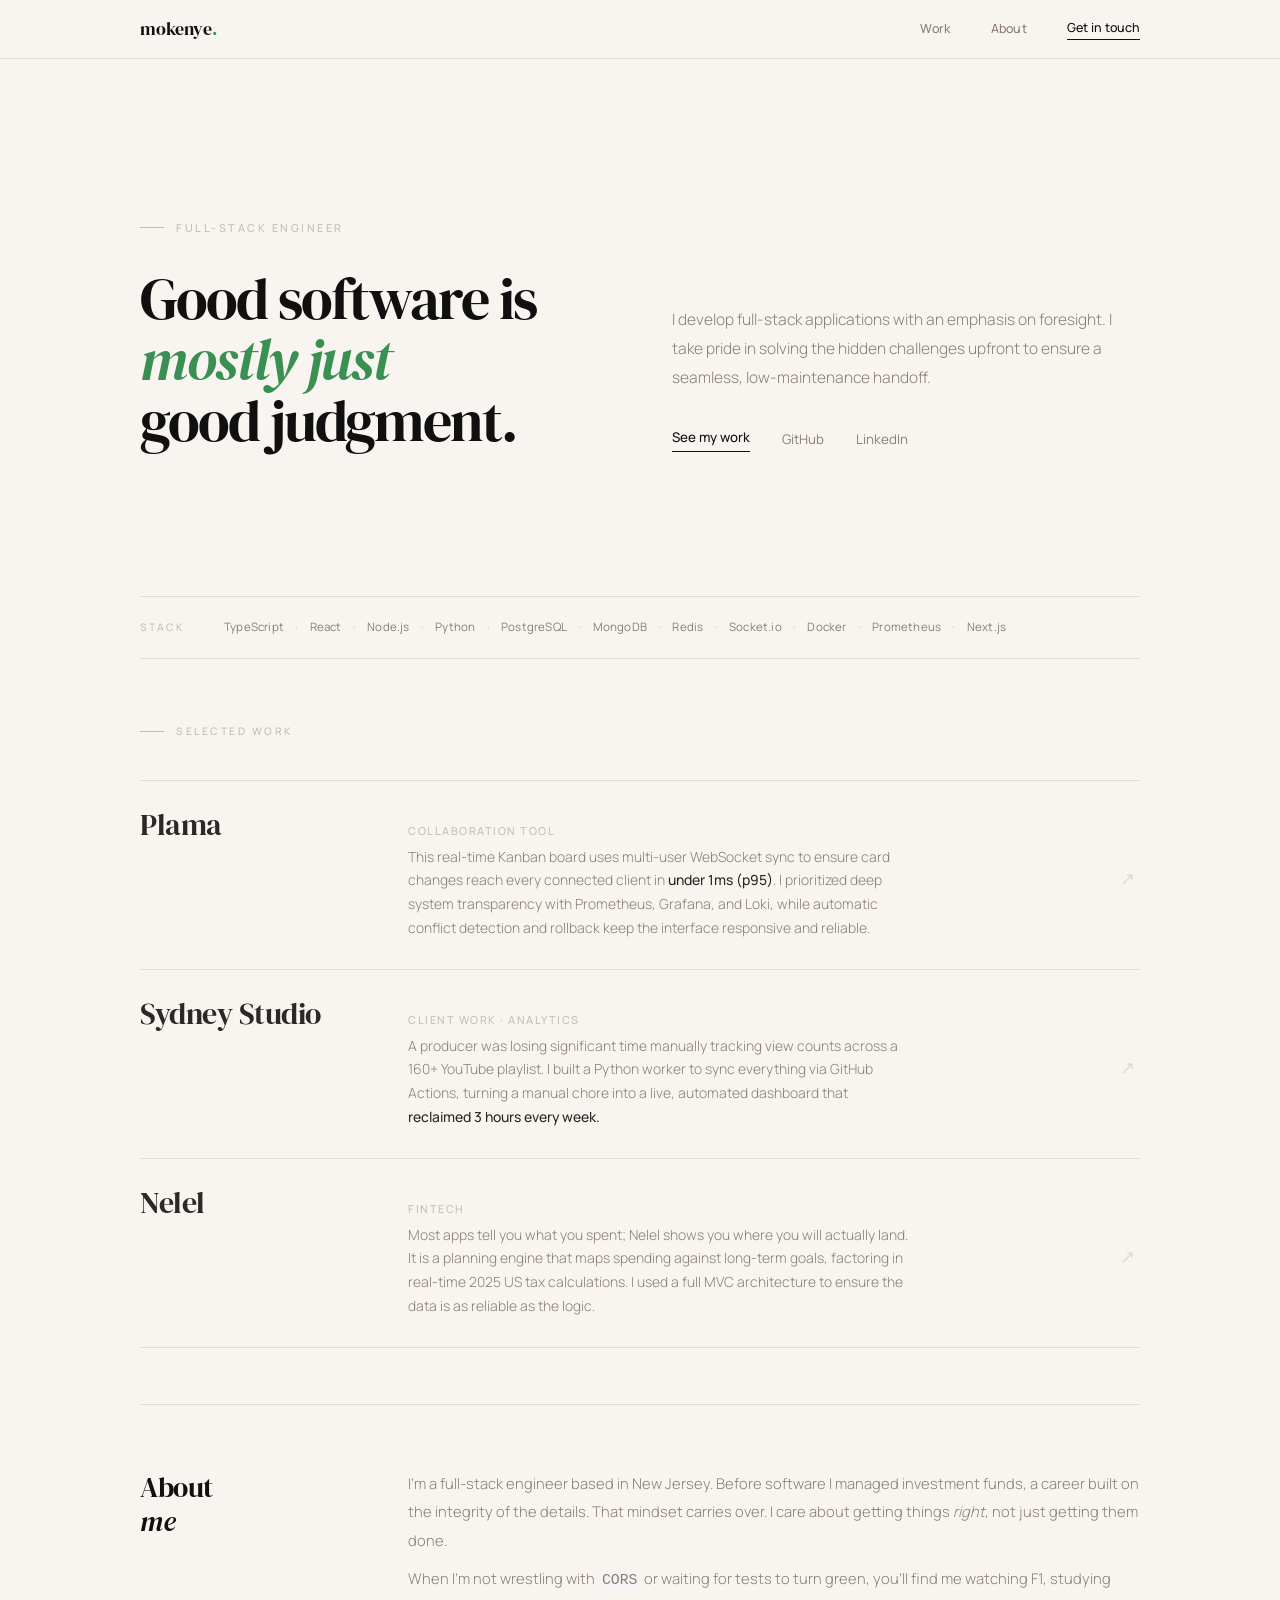
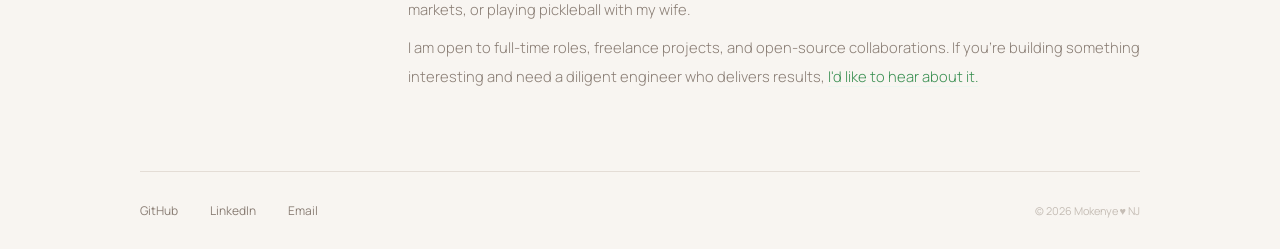
==== index.html @ 1f96430a "Rename david.html to index.html" ====
<!DOCTYPE html>
<html lang="en">
<head>
    <meta charset="UTF-8">
    <meta name="viewport" content="width=device-width, initial-scale=1.0">
    <title>Mokenye | Full-Stack Engineer</title>
    <link rel="icon" type="image/svg+xml" href="data:image/svg+xml,<svg xmlns='http://www.w3.org/2000/svg' viewBox='0 0 32 32'><rect width='32' height='32' rx='7' fill='%233a8f52'/><text x='16' y='25' font-size='22' font-family='Georgia,serif' fill='white' text-anchor='middle'>m</text></svg>">
    <link rel="preconnect" href="https://fonts.googleapis.com">
    <link rel="preconnect" href="https://fonts.gstatic.com" crossorigin>
    <link href="https://fonts.googleapis.com/css2?family=DM+Serif+Display:ital@0;1&family=Manrope:wght@300;400;500&display=swap" rel="stylesheet">
    <link rel="stylesheet" href="style.css">
</head>
<body>

    <div class="foliage">
        <div class="leaf"></div><div class="leaf"></div><div class="leaf"></div>
        <div class="leaf"></div><div class="leaf"></div><div class="leaf"></div>
        <div class="leaf"></div><div class="leaf"></div>
    </div>

    <div class="nav-wrap">
        <nav>
            <div class="logo">mokenye<span class="logo-dot">.</span></div>
            <div class="nav-right">
                <a href="#work" class="nav-link">Work</a>
                <a href="#about" class="nav-link">About</a>
                <a href="mailto:dmonywoki@gmail.com" class="nav-cta">Get in touch</a>
            </div>
        </nav>
    </div>

    <div class="page">

        <section class="hero">
            <div class="hero-left">
                <div class="hero-label">Full-Stack Engineer</div>
                <h1>Good software is<br><em>mostly just</em><br>good judgment.</h1>
            </div>
            <div class="hero-right">
                <p class="hero-desc">
                    I develop full-stack applications with an emphasis on foresight. 
                    I take pride in solving the hidden challenges upfront to ensure a seamless, 
                    low-maintenance handoff.
                </p>
                <div class="hero-links">
                    <a href="#work" class="hero-link-primary">See my work</a>
                    <a href="https://github.com/mokenye" target="_blank" rel="noopener noreferrer" class="hero-link-secondary">GitHub</a>
                    <a href="https://linkedin.com/in/mokenye" target="_blank" rel="noopener noreferrer" class="hero-link-secondary">LinkedIn</a>
                </div>
            </div>
        </section>

        <div class="stack-bar">
            <span class="stack-label">Stack</span>
            <div class="stack-items">
                <span class="stack-item">TypeScript</span>
                <span class="stack-item">React</span>
                <span class="stack-item">Node.js</span>
                <span class="stack-item">Python</span>
                <span class="stack-item">PostgreSQL</span>
                <span class="stack-item">MongoDB</span>
                <span class="stack-item">Redis</span>
                <span class="stack-item">Socket.io</span>
                <span class="stack-item">Docker</span>
                <span class="stack-item">Prometheus</span>
                <span class="stack-item">Next.js</span>
            </div>
        </div>

        <section id="work" class="work-section">
            <div class="section-eyebrow">Selected work</div>

            <a href="https://plama.vercel.app" target="_blank" rel="noopener noreferrer" class="project">
                <div class="proj-name">Plama</div>
                <div class="proj-meta">
                    <span class="proj-type">Collaboration tool</span>
                    <p class="proj-desc">
                        This real-time Kanban board uses multi-user WebSocket sync to ensure card changes 
                        reach every connected client in <strong>under 1ms (p95)</strong>. I prioritized 
                        deep system transparency with Prometheus, Grafana, and Loki, while automatic 
                        conflict detection and rollback keep the interface responsive and reliable.
                    </p>
                </div>
                <span class="proj-arrow">↗</span>
            </a>

            <a href="https://sydney-tracker-react.vercel.app" target="_blank" rel="noopener noreferrer" class="project">
                <div class="proj-name">Sydney Studio</div>
                <div class="proj-meta">
                    <span class="proj-type">Client work · Analytics</span>
                    <p class="proj-desc">
                        A producer was losing significant time manually tracking view counts across a 
                        160+ YouTube playlist. I built a Python worker to sync everything via GitHub 
                        Actions, turning a manual chore into a live, automated dashboard that
                        <strong>reclaimed 3 hours every week.</strong>
                    </p>
                </div>
                <span class="proj-arrow">↗</span>
            </a>

            <a href="https://n--nelel--7vqh2vrwnq6y.code.run/" target="_blank" rel="noopener noreferrer" class="project">
                <div class="proj-name">Nelel</div>
                <div class="proj-meta">
                    <span class="proj-type">Fintech</span>
                    <p class="proj-desc">
                        Most apps tell you what you spent; Nelel shows you where you will actually 
                        land. It is a planning engine that maps spending against long-term goals, 
                        factoring in real-time 2025 US tax calculations. I used a full MVC architecture 
                        to ensure the data is as reliable as the logic.
                    </p>
                </div>
                <span class="proj-arrow">↗</span>
            </a>

        </section>

        <section id="about" class="about-section">
            <div class="about-heading">About<br><em>me</em></div>
            <div class="about-body">
                <p>
                    I'm a full-stack engineer based in New Jersey. Before software I managed
                    investment funds, a career built on the integrity of the details. That mindset carries over. 
                    I care about getting things <i>right</i>, not just getting them done.
                </p>
                <p>
                When I'm not wrestling with <code>CORS</code> or waiting for tests to turn green, 
                you'll find me watching F1, studying markets, or playing pickleball with my wife.
                </p>
                <p>
                    I am open to full-time roles, freelance projects, and open-source collaborations. 
                    If you're building something interesting and need a diligent engineer who delivers results, <a href="mailto:dmonywoki@gmail.com" class="about-contact">I'd like to hear about it.</a>
                </p>
            </div>
        </section>

        <footer>
            <div class="footer-links">
                <a href="https://github.com/mokenye" target="_blank" rel="noopener noreferrer">GitHub</a>
                <a href="https://linkedin.com/in/mokenye" target="_blank" rel="noopener noreferrer">LinkedIn</a>
                <a href="mailto:dmonywoki@gmail.com" target="_blank" rel="noopener noreferrer">Email</a>
            </div>
            <span class="footer-copy">© 2026 Mokenye ♥ NJ</span>
        </footer>
    </div>
</body>
</html>
---- style.css ----
*, *::before, *::after { margin: 0; padding: 0; box-sizing: border-box; }

        :root {
            --bg:     #f8f5f1;
            --white:  #ffffff;
            --ink:    #111010;
            --ink2:   #2c2825;
            --muted:  #8a7e75;
            --faint:  #c5bdb5;
            --border: #e4ddd6;
            --green:  #3a8f52;
            --green-l:#edf6f0;
        }

        html { scroll-behavior: smooth; }

        body {
            font-family: 'Manrope', sans-serif;
            background: var(--bg);
            color: var(--ink);
            font-size: 15px;
            line-height: 1.6;
            -webkit-font-smoothing: antialiased;
            overflow-x: hidden;
        }

        ::selection { background: var(--green); color: #fff; }
        a { color: inherit; text-decoration: none; }

        /* Leaves */
        .foliage {
            position: fixed; inset: 0;
            pointer-events: none; z-index: 0; overflow: hidden;
        }
        .leaf {
            position: absolute; top: -30px;
            border-radius: 0 70% 0 70%;
            animation: fall linear infinite;
        }
        @keyframes fall {
            0%   { opacity: 0;    transform: translateY(-30px) translateX(0) rotate(0deg) scale(1); }
            10%  { opacity: 0.35; }
            90%  { opacity: 0.18; }
            100% { opacity: 0;    transform: translateY(105vh) translateX(45px) rotate(280deg) scale(0.8); }
        }
        .leaf:nth-child(1) { left:6%;  width:11px; height:7px; background:#3a8f52; animation-duration:20s; animation-delay:0s;  }
        .leaf:nth-child(2) { left:21%; width:8px;  height:5px; background:#5aaa6e; animation-duration:25s; animation-delay:6s;  }
        .leaf:nth-child(3) { left:47%; width:13px; height:8px; background:#2d7040; animation-duration:21s; animation-delay:3s;  }
        .leaf:nth-child(4) { left:68%; width:9px;  height:6px; background:#3a8f52; animation-duration:28s; animation-delay:9s;  }
        .leaf:nth-child(5) { left:86%; width:11px; height:6px; background:#5aaa6e; animation-duration:22s; animation-delay:12s; }
        .leaf:nth-child(6) { left:34%; width:7px;  height:4px; background:#2d7040; animation-duration:26s; animation-delay:8s;  }
        .leaf:nth-child(7) { left:58%; width:12px; height:7px; background:#3a8f52; animation-duration:23s; animation-delay:15s; }
        .leaf:nth-child(8) { left:13%; width:10px; height:6px; background:#5aaa6e; animation-duration:29s; animation-delay:11s; }

        /* Sticky nav */
        .nav-wrap {
            position: sticky;
            top: 0;
            z-index: 100;
            background: var(--bg);
            border-bottom: 1px solid var(--border);
        }
        nav {
            max-width: 1080px;
            margin: 0 auto;
            padding: 0 2.5rem;
            display: flex;
            justify-content: space-between;
            align-items: center;
            height: 58px;
        }
        .logo {
            font-family: 'DM Serif Display', serif;
            font-size: 1.15rem;
            color: var(--ink);
            letter-spacing: -0.2px;
        }
        .logo-dot { color: var(--green); }
        .nav-right {
            display: flex;
            align-items: center;
            gap: 2.5rem;
        }
        .nav-link {
            font-size: 0.78rem;
            font-weight: 500;
            color: var(--muted);
            letter-spacing: 0.3px;
            transition: color 0.2s;
        }
        .nav-link:hover { color: var(--ink); }
        .nav-cta {
            font-size: 0.78rem;
            font-weight: 500;
            color: var(--ink);
            border-bottom: 1px solid var(--ink);
            padding-bottom: 1px;
            transition: color 0.2s, border-color 0.2s;
        }
        .nav-cta:hover { color: var(--green); border-color: var(--green); }

        /* Page */
        .page {
            position: relative; z-index: 1;
            max-width: 1080px;
            margin: 0 auto;
            padding: 0 2.5rem;
        }

        /* Hero */
        .hero {
            display: grid;
            grid-template-columns: 1fr 1fr;
            gap: 4rem;
            align-items: end;
            padding: 10rem 0 9rem;
            border-bottom: 1px solid var(--border);
        }

        .hero-label {
            font-size: 0.68rem;
            font-weight: 500;
            letter-spacing: 2.5px;
            text-transform: uppercase;
            color: var(--faint);
            margin-bottom: 2rem;
            display: flex;
            align-items: center;
            gap: 0.75rem;
        }
        .hero-label::before {
            content: '';
            display: block;
            width: 24px; height: 1px;
            background: var(--faint);
        }

        .hero h1 {
            font-family: 'DM Serif Display', serif;
            font-size: clamp(2.8rem, 4.5vw, 4.5rem);
            font-weight: 400;
            color: var(--ink);
            line-height: 1.06;
            letter-spacing: -2px;
        }
        .hero h1 em {
            font-style: italic;
            color: var(--green);
        }

        .hero-right {
            display: flex;
            flex-direction: column;
            justify-content: flex-end;
            gap: 2.25rem;
        }
        .hero-desc {
            font-size: 0.97rem;
            color: var(--muted);
            line-height: 1.85;
            font-weight: 300;
        }
        .hero-links {
            display: flex;
            gap: 2rem;
            align-items: center;
        }
        .hero-link-primary {
            font-size: 0.83rem;
            font-weight: 500;
            color: var(--ink);
            border-bottom: 1.5px solid var(--ink);
            padding-bottom: 2px;
            transition: color 0.2s, border-color 0.2s;
        }
        .hero-link-primary:hover { color: var(--green); border-color: var(--green); }
        .hero-link-secondary {
            font-size: 0.83rem;
            font-weight: 400;
            color: var(--muted);
            transition: color 0.2s;
        }
        .hero-link-secondary:hover { color: var(--ink); }

        /* Stack */
        .stack-bar {
            display: flex;
            align-items: center;
            gap: 2.5rem;
            padding: 1.35rem 0;
            border-bottom: 1px solid var(--border);
            flex-wrap: wrap;
        }
        .stack-label {
            font-size: 0.65rem;
            font-weight: 500;
            letter-spacing: 2px;
            text-transform: uppercase;
            color: var(--faint);
            flex-shrink: 0;
        }
        .stack-items {
            display: flex;
            align-items: center;
            flex-wrap: wrap;
            row-gap: 0.5rem;
        }
        .stack-item {
            font-size: 0.72rem;
            font-weight: 400;
            color: var(--muted);
            letter-spacing: 0.2px;
            transition: color 0.2s;
        }
        .stack-item::after {
            content: '·';
            color: var(--faint);
            margin: 0 0.7rem;
        }
        .stack-item:last-child::after { display: none; }
        .stack-item:hover { color: var(--ink); }

        /* Work */
        .work-section {
            padding-top: 4rem;
            scroll-margin-top: 1.2rem;
        }

        .section-eyebrow {
            font-size: 0.65rem;
            font-weight: 500;
            letter-spacing: 2.5px;
            text-transform: uppercase;
            color: var(--faint);
            margin-bottom: 2.5rem;
            display: flex;
            align-items: center;
            gap: 0.75rem;
        }
        .section-eyebrow::before {
            content: '';
            display: block;
            width: 24px; height: 1px;
            background: var(--faint);
        }

        .project {
            display: grid;
            grid-template-columns: 220px 1fr auto;
            align-items: baseline;
            gap: 3rem;
            padding: 1.85rem 0;
            border-top: 1px solid var(--border);
            transition: padding-left 0.3s ease;
            color: inherit;
        }
        .project:last-child { border-bottom: 1px solid var(--border); margin-bottom: 0; }
        .project:hover { padding-left: 0.6rem; }
        .project:hover .proj-name { color: var(--ink); }
        .project:hover .proj-arrow { opacity: 1; transform: translate(0, 0); color: var(--green); }

        .proj-name {
            font-family: 'DM Serif Display', serif;
            font-size: 1.9rem;
            font-weight: 400;
            color: var(--ink2);
            letter-spacing: -0.5px;
            line-height: 1;
            transition: color 0.3s;
        }
        .proj-meta {
            display: flex;
            flex-direction: column;
            gap: 0.3rem;
        }
        .proj-type {
            font-size: 0.68rem;
            font-weight: 500;
            letter-spacing: 1.5px;
            text-transform: uppercase;
            color: var(--faint);
        }
        .proj-desc {
            font-size: 0.87rem;
            color: var(--muted);
            font-weight: 300;
            line-height: 1.7;
            max-width: 500px;
        }
        .proj-desc strong { color: var(--ink2); font-weight: 500; }
        .proj-arrow {
            font-size: 1.1rem;
            color: var(--faint);
            opacity: 0.5;
            transform: translate(-5px, 3px);
            transition: all 0.3s ease;
            flex-shrink: 0;
            align-self: center;
        }

        /* About */
        .about-section {
            padding: 4rem 0 5rem;
            border-top: 1px solid var(--border);
            margin-top: 3.5rem;
            display: grid;
            grid-template-columns: 220px 1fr;
            gap: 3rem;
            align-items: start;
        }
        .about-heading {
            font-family: 'DM Serif Display', serif;
            font-size: 1.75rem;
            font-weight: 400;
            color: var(--ink);
            letter-spacing: -0.5px;
            line-height: 1.2;
            padding-top: 0.15rem;
        }
        .about-body {
            font-size: 0.92rem;
            color: var(--muted);
            line-height: 1.95;
            font-weight: 300;
        }
        .about-body strong { color: var(--ink2); font-weight: 500; }
        .about-body p + p { margin-top: 0.6rem; }
        .about-contact {
            color: var(--green);
            border-bottom: 1px solid var(--green-l);
            transition: border-color 0.2s;
        }
        .about-contact:hover { border-color: var(--green); }

        /* Footer */
        footer {
            border-top: 1px solid var(--border);
            padding: 1.85rem 0;
            display: flex;
            justify-content: space-between;
            align-items: center;
            flex-wrap: wrap;
            gap: 1rem;
        }
        .footer-links { display: flex; gap: 2rem; flex-wrap: wrap; }
        .footer-links a {
            font-size: 0.75rem;
            color: var(--muted);
            font-weight: 400;
            transition: color 0.2s;
        }
        .footer-links a:hover { color: var(--ink); }
        .footer-copy { font-size: 0.68rem; color: var(--faint); }

        code {
        background-color: #f4f4f4; /* Light gray background */
        padding: 2px 4px;          /* A little breathing room */
        border-radius: 4px;        /* Rounded corners */
        font-family: monospace;    /* The classic dev font */
        }

        /* Responsive */
        @media (max-width: 820px) {
            .hero { grid-template-columns: 1fr; gap: 2.5rem; padding: 4rem 0 3.5rem; }
            .project { grid-template-columns: 1fr; gap: 0.6rem; }
            .proj-arrow { display: none; }
            .about-section { grid-template-columns: 1fr; gap: 1.5rem; }
            .stack-bar { padding: 1rem 0; gap: 1.5rem; }
            .work-section { padding-top: 2.5rem; scroll-margin-top: 3rem; }
        }
        @media (max-width: 560px) {
            .page { padding: 0 1.25rem; }
            nav { padding: 0 1.25rem; }
            .hero h1 { font-size: 2.6rem; letter-spacing: -1.5px; }
            .stack-bar { padding: 0.85rem 0; }
            .work-section { padding-top: 2.2rem; scroll-margin-top: 3.5rem}
        }
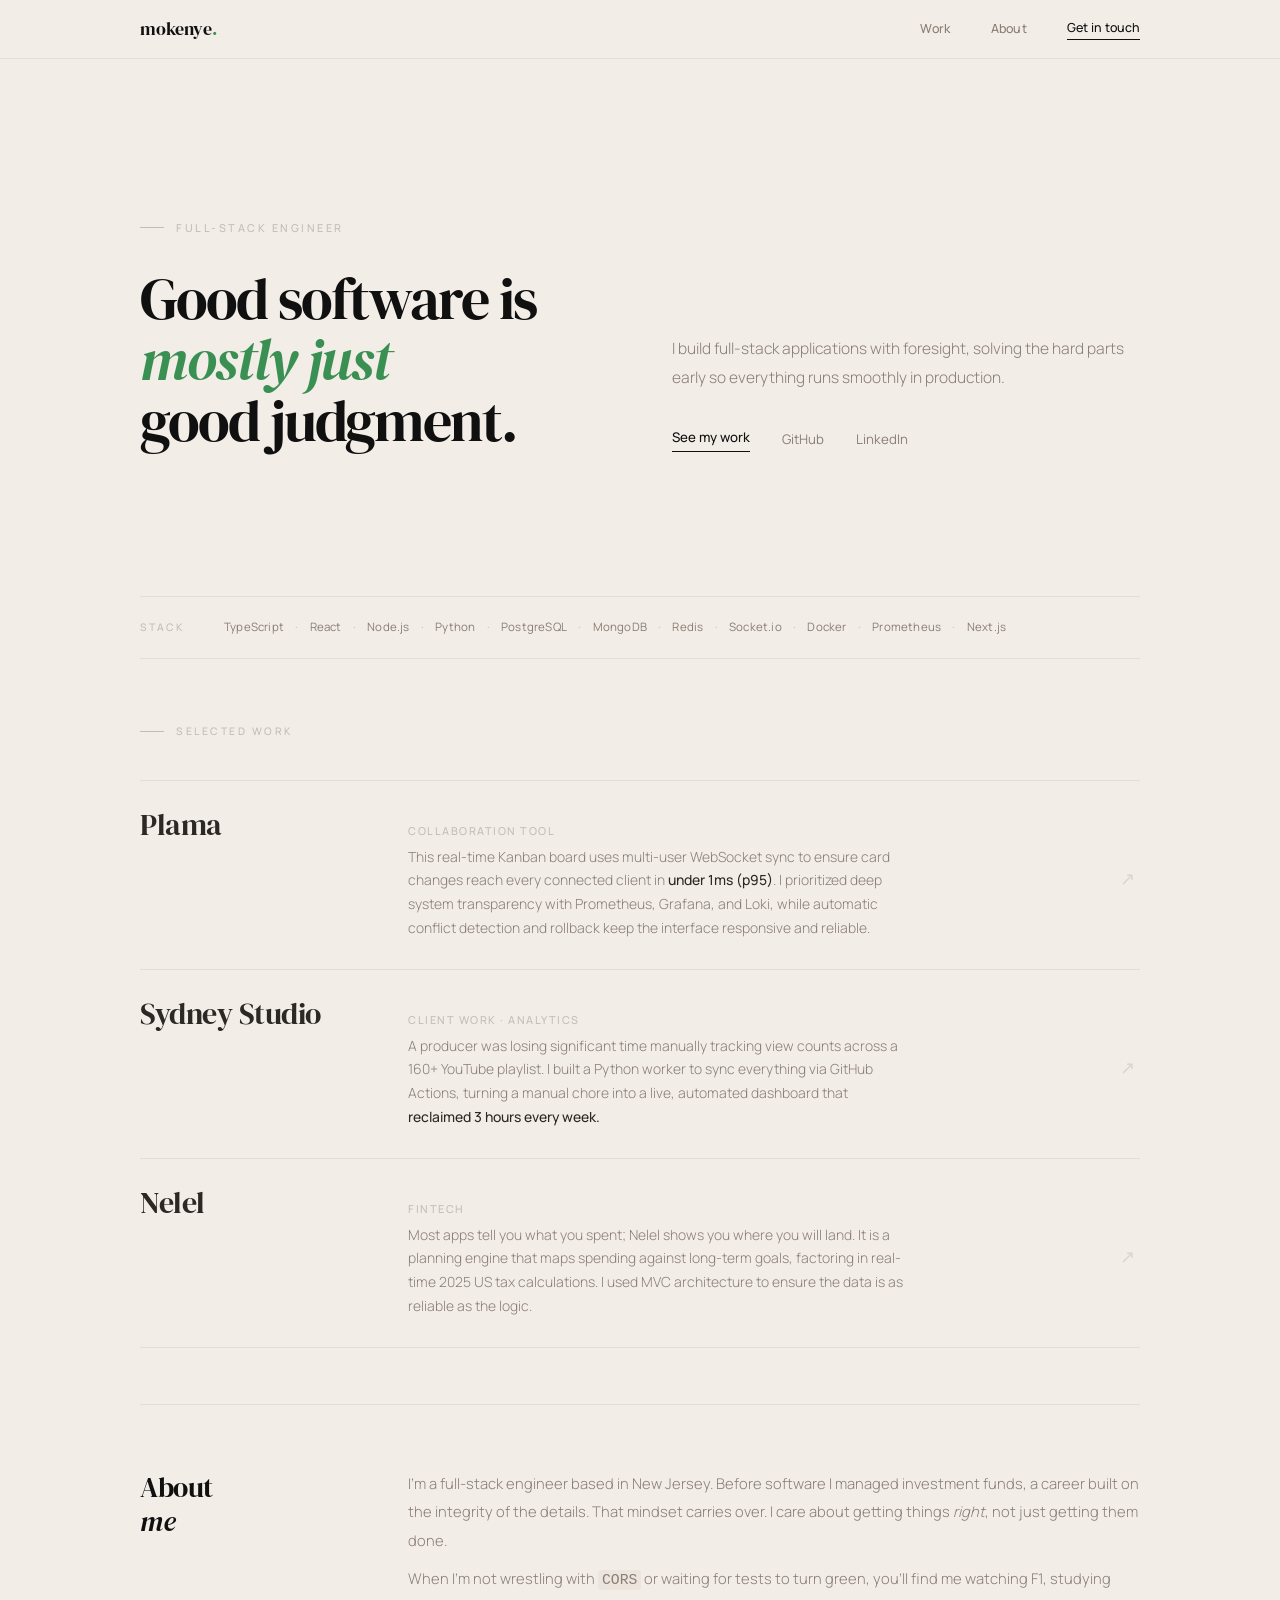
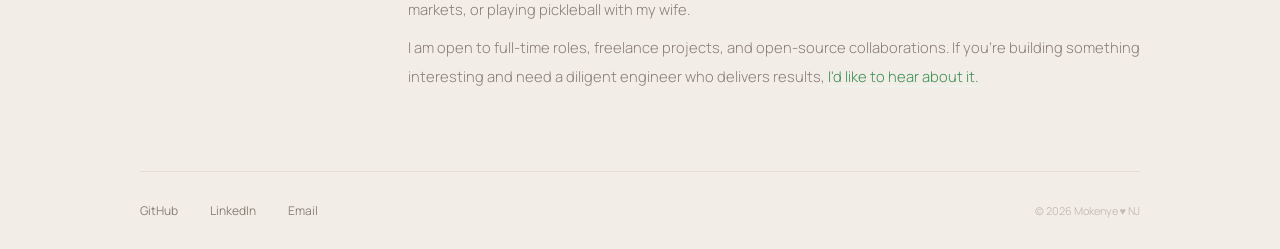
==== commit 452d03b6: "feat: refine copy, code element style and project link" ====
--- a/index.html
+++ b/index.html
@@ -3,6 +3,10 @@
 <head>
     <meta charset="UTF-8">
     <meta name="viewport" content="width=device-width, initial-scale=1.0">
+    <meta property="og:title" content="Mokenye | Full-Stack Engineer" />
+    <meta property="og:type" content="website" />
+    <meta property="og:url" content="https://mokenye.github.io" />
+    <meta property="og:image" content="https://mokenye.github.io/icon.png" />
     <title>Mokenye | Full-Stack Engineer</title>
     <link rel="icon" type="image/svg+xml" href="data:image/svg+xml,<svg xmlns='http://www.w3.org/2000/svg' viewBox='0 0 32 32'><rect width='32' height='32' rx='7' fill='%233a8f52'/><text x='16' y='25' font-size='22' font-family='Georgia,serif' fill='white' text-anchor='middle'>m</text></svg>">
     <link rel="preconnect" href="https://fonts.googleapis.com">
@@ -38,9 +42,8 @@
             </div>
             <div class="hero-right">
                 <p class="hero-desc">
-                    I develop full-stack applications with an emphasis on foresight. 
-                    I take pride in solving the hidden challenges upfront to ensure a seamless, 
-                    low-maintenance handoff.
+                    I build full-stack applications with foresight, solving the hard parts 
+                    early so everything runs smoothly in production.
                 </p>
                 <div class="hero-links">
                     <a href="#work" class="hero-link-primary">See my work</a>
@@ -84,7 +87,7 @@
                 <span class="proj-arrow">↗</span>
             </a>
 
-            <a href="https://sydney-tracker-react.vercel.app" target="_blank" rel="noopener noreferrer" class="project">
+            <a href="https://sydney-studio.vercel.app" target="_blank" rel="noopener noreferrer" class="project">
                 <div class="proj-name">Sydney Studio</div>
                 <div class="proj-meta">
                     <span class="proj-type">Client work · Analytics</span>
@@ -98,14 +101,14 @@
                 <span class="proj-arrow">↗</span>
             </a>
 
-            <a href="https://n--nelel--7vqh2vrwnq6y.code.run/" target="_blank" rel="noopener noreferrer" class="project">
+            <a href="https://mokenye.github.io/nel3l" target="_blank" rel="noopener noreferrer" class="project">
                 <div class="proj-name">Nelel</div>
                 <div class="proj-meta">
                     <span class="proj-type">Fintech</span>
                     <p class="proj-desc">
-                        Most apps tell you what you spent; Nelel shows you where you will actually 
+                        Most apps tell you what you spent; Nelel shows you where you will 
                         land. It is a planning engine that maps spending against long-term goals, 
-                        factoring in real-time 2025 US tax calculations. I used a full MVC architecture 
+                        factoring in real-time 2025 US tax calculations. I used MVC architecture 
                         to ensure the data is as reliable as the logic.
                     </p>
                 </div>
--- a/style.css
+++ b/style.css
@@ -1,7 +1,7 @@
         *, *::before, *::after { margin: 0; padding: 0; box-sizing: border-box; }
 
         :root {
-            --bg:     #f8f5f1;
+            --bg:     #f2ede7;
             --white:  #ffffff;
             --ink:    #111010;
             --ink2:   #2c2825;
@@ -353,10 +353,10 @@
         .footer-copy { font-size: 0.68rem; color: var(--faint); }
 
         code {
-        background-color: #f4f4f4; /* Light gray background */
-        padding: 2px 4px;          /* A little breathing room */
-        border-radius: 4px;        /* Rounded corners */
-        font-family: monospace;    /* The classic dev font */
+        background-color: #ebe5de; 
+        padding: 2px 4px;          
+        border-radius: 4px;        
+        font-family: monospace;    
         }
 
         /* Responsive */
@@ -374,4 +374,22 @@
             .hero h1 { font-size: 2.6rem; letter-spacing: -1.5px; }
             .stack-bar { padding: 0.85rem 0; }
             .work-section { padding-top: 2.2rem; scroll-margin-top: 3.5rem}
-        }+        }
+
+         /* @media (prefers-color-scheme: dark) {
+            :root {
+                --bg:     #131110;
+                --white:  #1c1a18;
+                --ink:    #ede8e2;
+                --ink2:   #c9c2b8;
+                --muted:  #6e6560;
+                --faint:  #6e6560;
+                --border: #2a2520;
+                --green:  #4aaf66;
+                --green-l:#152a1c;
+            }
+            code {
+                background-color: #2a2520;
+            }
+        }
+         */
